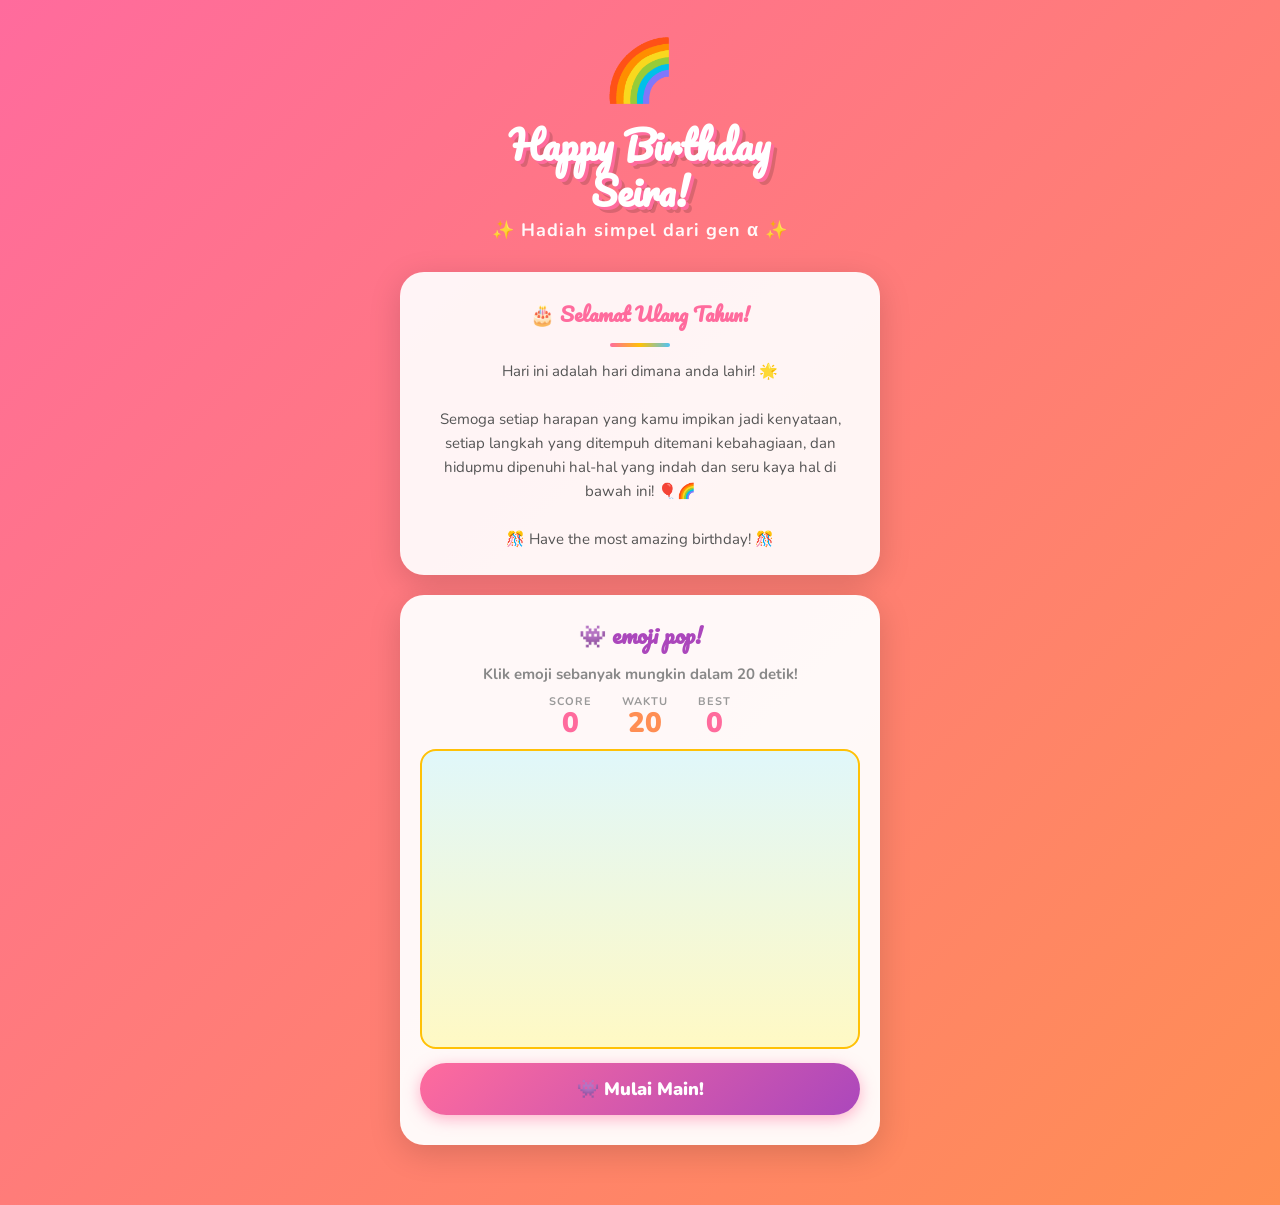
==== index.html @ 07f292e0 "Add files via upload" ====
<!DOCTYPE html>
<html lang="id">
<head>
  <meta charset="UTF-8" />
  <meta name="viewport" content="width=device-width, initial-scale=1.0" />
  <title>Happy Birthday Seira! 🎉</title>
  <link rel="stylesheet" href="style.css" />
</head>
<body>

  <!-- Confetti Layer -->
  <div class="confetti-container" id="confetti"></div>

  <div class="page">

    <!-- Header -->
    <div class="header">
      <span class="hat">🌈</span>
      <h1 class="title">Happy Birthday<br>Seira!</h1>
      <p class="subtitle">✨ Hadiah simpel dari gen α ✨</p>
    </div>

    <!-- Message Card -->
    <div class="card">
      <h2>🎂 Selamat Ulang Tahun!</h2>
      <div class="divider"></div>
      <p class="message">
        Hari ini adalah hari dimana anda lahir! 🌟<br><br>
        Semoga setiap harapan yang kamu impikan jadi kenyataan,
        setiap langkah yang ditempuh ditemani kebahagiaan, dan hidupmu
        dipenuhi hal-hal yang indah dan seru kaya hal di bawah ini! 🎈🌈<br><br>
        <span class="sparkle">🎊 Have the most amazing birthday! 🎊</span>
      </p>
    </div>

    <!-- Game Card -->
    <div class="game-card">
      <h2 class="game-title">👾 emoji pop!</h2>
      <p class="game-msg" id="game-hint">Klik emoji sebanyak mungkin dalam 20 detik!</p>

      <div class="game-stats">
        <div class="stat">
          <div class="stat-label">Score</div>
          <div class="stat-value" id="score-val">0</div>
        </div>
        <div class="stat">
          <div class="stat-label">Waktu</div>
          <div class="stat-value" id="timer-val">20</div>
        </div>
        <div class="stat">
          <div class="stat-label">Best</div>
          <div class="stat-value" id="best-val">0</div>
        </div>
      </div>

      <div class="arena" id="arena"></div>

      <div class="result-banner" id="result-banner">
        <div class="result-title" id="result-title">🎉 Keren abiss!</div>
        <div class="result-sub" id="result-sub"></div>
      </div>

      <button class="btn btn-start" id="start-btn" onclick="startGame()">
        👾 Mulai Main!
      </button>
    </div>

  </div>

  <script src="script.js"></script>
</body>
</html>
---- style.css ----
@import url('https://fonts.googleapis.com/css2?family=Pacifico&family=Nunito:wght@400;700;900&display=swap');

* {
  margin: 0;
  padding: 0;
  box-sizing: border-box;
}

body {
  background: linear-gradient(135deg, #FF6B9D, #FF8E53, #FFC107, #4FC3F7, #AB47BC);
  background-size: 400% 400%;
  animation: bgShift 8s ease infinite;
  min-height: 100vh;
  font-family: 'Nunito', sans-serif;
  overflow-x: hidden;
}

@keyframes bgShift {
  0%   { background-position: 0% 50%; }
  50%  { background-position: 100% 50%; }
  100% { background-position: 0% 50%; }
}

/* CONFETTI */
.confetti-container {
  position: fixed;
  top: 0; left: 0;
  width: 100%; height: 100%;
  pointer-events: none;
  z-index: 0;
}

.confetti-piece {
  position: absolute;
  top: -20px;
  animation: fall linear infinite;
  border-radius: 2px;
}

@keyframes fall {
  to {
    transform: translateY(110vh) rotate(720deg);
  }
}

/* LAYOUT */
.page {
  position: relative;
  z-index: 1;
  display: flex;
  flex-direction: column;
  align-items: center;
  padding: 30px 20px 60px;
}

/* HEADER */
.header {
  text-align: center;
  margin-bottom: 30px;
  animation: bounceIn 0.8s ease;
}

@keyframes bounceIn {
  0%   { transform: scale(0.3); opacity: 0; }
  60%  { transform: scale(1.1); }
  80%  { transform: scale(0.95); }
  100% { transform: scale(1); opacity: 1; }
}

.hat {
  font-size: 60px;
  display: block;
  animation: wiggle 2s ease-in-out infinite;
}

@keyframes wiggle {
  0%, 100% { transform: rotate(-5deg); }
  50%       { transform: rotate(5deg); }
}

.title {
  font-family: 'Pacifico', cursive;
  font-size: 38px;
  color: white;
  text-shadow: 3px 3px 0 #FF6B9D, 6px 6px 0 rgba(0,0,0,0.15);
  margin: 10px 0 5px;
  line-height: 1.2;
}

.subtitle {
  font-size: 18px;
  color: rgba(255,255,255,0.95);
  font-weight: 700;
  letter-spacing: 1px;
}

/* CARD */
.card {
  background: rgba(255,255,255,0.92);
  border-radius: 24px;
  padding: 24px;
  width: 100%;
  max-width: 480px;
  box-shadow: 0 8px 32px rgba(0,0,0,0.15);
  margin-bottom: 20px;
}

.card h2 {
  font-family: 'Pacifico', cursive;
  font-size: 20px;
  color: #FF6B9D;
  margin-bottom: 6px;
  text-align: center;
}

.message {
  font-size: 15px;
  color: #555;
  text-align: center;
  line-height: 1.6;
  padding: 0 10px;
}

.divider {
  width: 60px;
  height: 4px;
  background: linear-gradient(90deg, #FF6B9D, #FFC107, #4FC3F7);
  border-radius: 2px;
  margin: 12px auto;
}

.sparkle {
  animation: sparkle 1.5s ease-in-out infinite;
}

@keyframes sparkle {
  0%, 100% { opacity: 1; }
  50%       { opacity: 0.4; }
}

/* GAME CARD */
.game-card {
  background: rgba(255,255,255,0.95);
  border-radius: 24px;
  padding: 20px;
  width: 100%;
  max-width: 480px;
  box-shadow: 0 8px 32px rgba(0,0,0,0.15);
}

.game-title {
  font-family: 'Pacifico', cursive;
  font-size: 22px;
  color: #AB47BC;
  text-align: center;
  margin-bottom: 10px;
}

.game-stats {
  display: flex;
  justify-content: center;
  gap: 30px;
  margin-bottom: 12px;
}

.stat {
  text-align: center;
}

.stat-label {
  font-size: 11px;
  color: #999;
  font-weight: 700;
  text-transform: uppercase;
  letter-spacing: 1px;
}

.stat-value {
  font-size: 28px;
  font-weight: 900;
  color: #FF6B9D;
  line-height: 1;
}

#timer-val {
  color: #FF8E53;
}

/* ARENA */
.arena {
  width: 100%;
  height: 300px;
  background: linear-gradient(180deg, #e0f7fa 0%, #fff9c4 100%);
  border-radius: 16px;
  position: relative;
  overflow: hidden;
  cursor: crosshair;
  border: 2px solid #FFC107;
  margin-bottom: 14px;
}

/* BALLOONS */
.balloon {
  position: absolute;
  font-size: 44px;
  cursor: pointer;
  user-select: none;
  animation: floatUp linear;
  transform-origin: center bottom;
  line-height: 1;
}

.balloon:hover {
  transform: scale(1.1);
}

@keyframes floatUp {
  from { transform: translateY(0) rotate(-5deg); }
  to   { transform: translateY(-340px) rotate(5deg); }
}

.pop-fx {
  position: absolute;
  font-size: 30px;
  pointer-events: none;
  animation: popOut 0.5s ease forwards;
}

@keyframes popOut {
  0%   { transform: scale(0.5); opacity: 1; }
  100% { transform: scale(2.5); opacity: 0; }
}

/* BUTTON */
.btn {
  display: block;
  width: 100%;
  padding: 14px;
  border-radius: 50px;
  border: none;
  font-family: 'Nunito', sans-serif;
  font-size: 18px;
  font-weight: 900;
  cursor: pointer;
  transition: transform 0.15s, box-shadow 0.15s;
}

.btn-start {
  background: linear-gradient(135deg, #FF6B9D, #AB47BC);
  color: white;
  box-shadow: 0 4px 15px rgba(255,107,157,0.5);
  margin-bottom: 10px;
}

.btn-start:hover {
  transform: translateY(-2px);
  box-shadow: 0 6px 20px rgba(255,107,157,0.6);
}

.btn-start:active {
  transform: translateY(0);
}

.btn-start:disabled {
  opacity: 0.5;
  cursor: not-allowed;
  transform: none;
}

/* MESSAGES */
.game-msg {
  text-align: center;
  font-size: 15px;
  color: #888;
  font-weight: 700;
  margin-bottom: 10px;
}

/* RESULT */
.result-banner {
  text-align: center;
  padding: 12px;
  background: linear-gradient(135deg, #FFF9C4, #FFECB3);
  border-radius: 12px;
  margin-bottom: 12px;
  display: none;
}

.result-banner.show {
  display: block;
}

.result-title {
  font-family: 'Pacifico', cursive;
  font-size: 22px;
  color: #FF6B9D;
}

.result-sub {
  font-size: 14px;
  color: #777;
  margin-top: 4px;
}
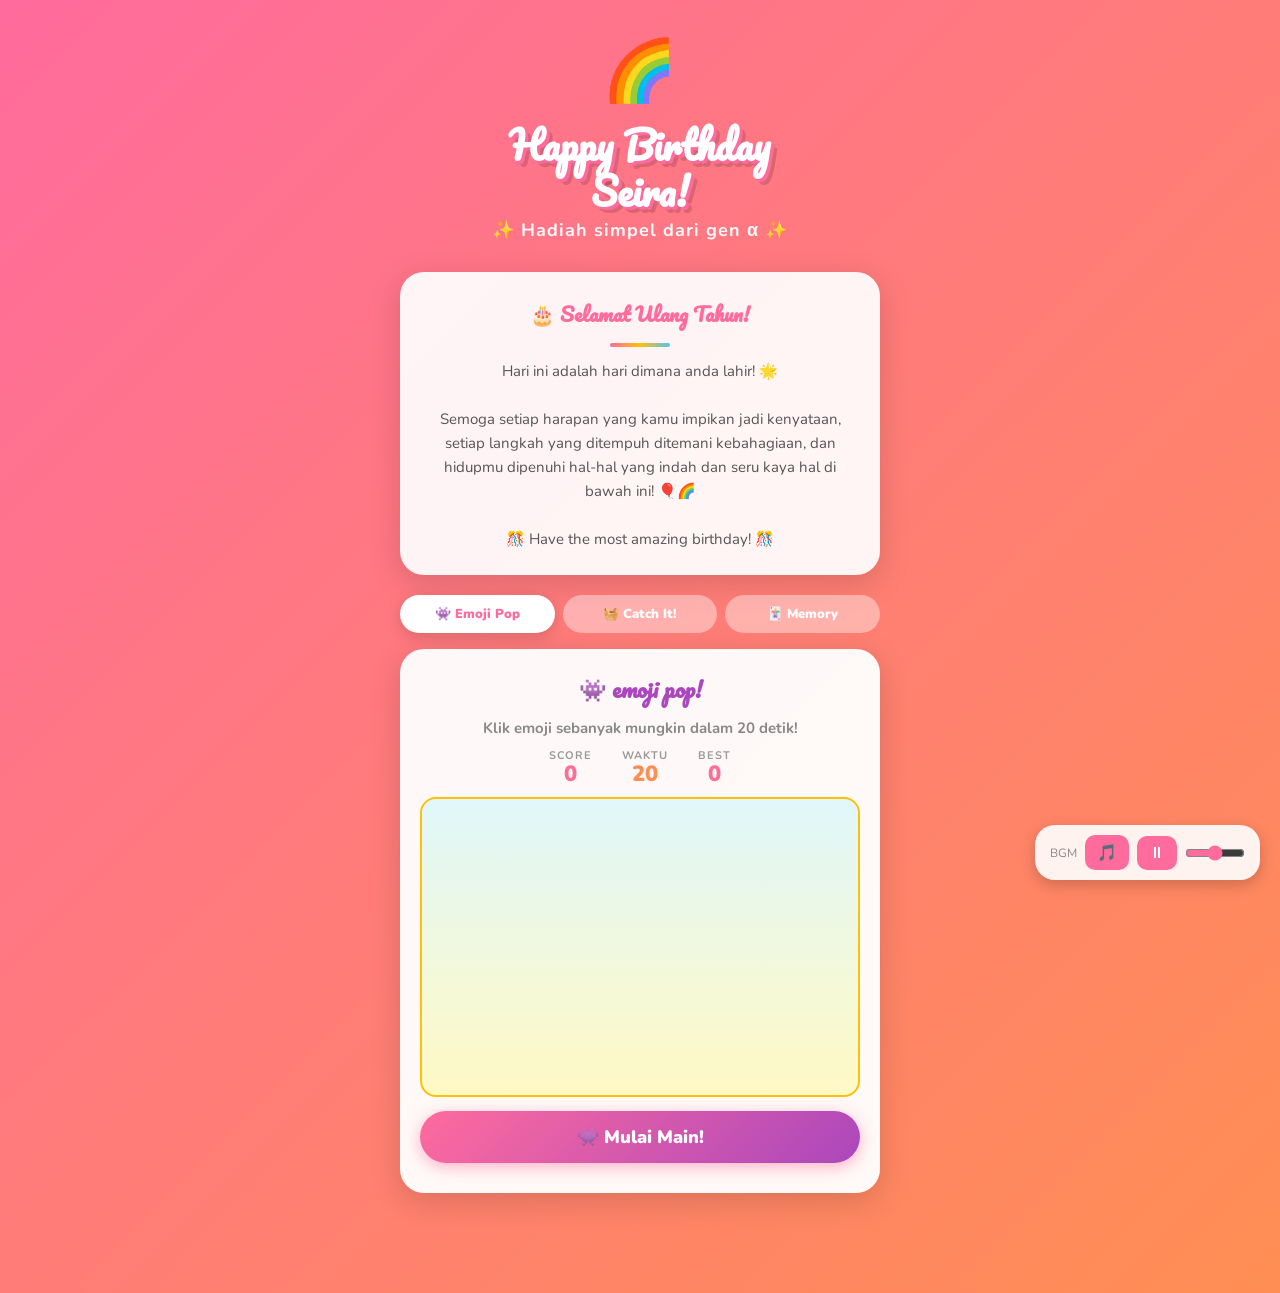
==== commit dae04533: "Add files via upload" ====
--- a/index.html
+++ b/index.html
@@ -33,38 +33,148 @@
       </p>
     </div>
 
-    <!-- Game Card -->
-    <div class="game-card">
-      <h2 class="game-title">👾 emoji pop!</h2>
-      <p class="game-msg" id="game-hint">Klik emoji sebanyak mungkin dalam 20 detik!</p>
-
-      <div class="game-stats">
-        <div class="stat">
-          <div class="stat-label">Score</div>
-          <div class="stat-value" id="score-val">0</div>
-        </div>
-        <div class="stat">
-          <div class="stat-label">Waktu</div>
-          <div class="stat-value" id="timer-val">20</div>
-        </div>
-        <div class="stat">
-          <div class="stat-label">Best</div>
-          <div class="stat-value" id="best-val">0</div>
-        </div>
-      </div>
-
-      <div class="arena" id="arena"></div>
-
-      <div class="result-banner" id="result-banner">
-        <div class="result-title" id="result-title">🎉 Keren abiss!</div>
-        <div class="result-sub" id="result-sub"></div>
-      </div>
-
-      <button class="btn btn-start" id="start-btn" onclick="startGame()">
-        👾 Mulai Main!
-      </button>
+    <!-- Tab Navigation -->
+    <div class="tab-nav">
+      <button class="tab-btn active" onclick="switchTab('emoji-pop')">👾 Emoji Pop</button>
+      <button class="tab-btn" onclick="switchTab('catch-game')">🧺 Catch It!</button>
+      <button class="tab-btn" onclick="switchTab('memory-game')">🃏 Memory</button>
     </div>
 
+    <!-- ======================== -->
+    <!--   EMOJI POP GAME         -->
+    <!-- ======================== -->
+    <div id="tab-emoji-pop" class="tab-content active">
+      <div class="game-card">
+        <h2 class="game-title">👾 emoji pop!</h2>
+        <p class="game-msg" id="game-hint">Klik emoji sebanyak mungkin dalam 20 detik!</p>
+
+        <div class="game-stats">
+          <div class="stat">
+            <div class="stat-label">Score</div>
+            <div class="stat-value" id="score-val">0</div>
+          </div>
+          <div class="stat">
+            <div class="stat-label">Waktu</div>
+            <div class="stat-value" id="timer-val">20</div>
+          </div>
+          <div class="stat">
+            <div class="stat-label">Best</div>
+            <div class="stat-value" id="best-val">0</div>
+          </div>
+        </div>
+
+        <div class="arena" id="arena"></div>
+
+        <div class="result-banner" id="result-banner">
+          <div class="result-title" id="result-title">🎉 Keren abiss!</div>
+          <div class="result-sub" id="result-sub"></div>
+        </div>
+
+        <button class="btn btn-start" id="start-btn" onclick="startGame()">
+          👾 Mulai Main!
+        </button>
+      </div>
+    </div>
+
+    <!-- ======================== -->
+    <!--   CATCH GAME             -->
+    <!-- ======================== -->
+    <div id="tab-catch-game" class="tab-content">
+      <div class="game-card">
+        <h2 class="game-title">🧺 Catch It!</h2>
+        <p class="game-msg" id="catch-hint">Tangkep item yang bagus, hindari yang jelek!</p>
+
+        <div class="game-stats">
+          <div class="stat">
+            <div class="stat-label">Score</div>
+            <div class="stat-value" id="catch-score">0</div>
+          </div>
+          <div class="stat">
+            <div class="stat-label">Nyawa</div>
+            <div class="stat-value" id="catch-lives">❤️❤️❤️</div>
+          </div>
+          <div class="stat">
+            <div class="stat-label">Best</div>
+            <div class="stat-value" id="catch-best">0</div>
+          </div>
+        </div>
+
+        <div class="catch-arena" id="catch-arena">
+          <div class="basket" id="basket">🧺</div>
+        </div>
+
+        <div class="result-banner" id="catch-result-banner">
+          <div class="result-title" id="catch-result-title"></div>
+          <div class="result-sub" id="catch-result-sub"></div>
+        </div>
+
+        <button class="btn btn-start" id="catch-start-btn" onclick="startCatchGame()">
+          🧺 Mulai Catch!
+        </button>
+        <p style="text-align:center; font-size:13px; color:#aaa; margin-top:8px;">
+          💡 Geser layar / mouse ke kiri-kanan buat gerakin keranjang!
+        </p>
+      </div>
+    </div>
+
+    <!-- ======================== -->
+    <!--   MEMORY MATCH           -->
+    <!-- ======================== -->
+    <div id="tab-memory-game" class="tab-content">
+      <div class="game-card">
+        <h2 class="game-title">🃏 Memory Match!</h2>
+        <p class="game-msg" id="memory-hint">Temuin semua pasangan kartu!</p>
+
+        <div class="game-stats">
+          <div class="stat">
+            <div class="stat-label">Pasangan</div>
+            <div class="stat-value" id="mem-pairs">0/8</div>
+          </div>
+          <div class="stat">
+            <div class="stat-label">Langkah</div>
+            <div class="stat-value" id="mem-moves">0</div>
+          </div>
+          <div class="stat">
+            <div class="stat-label">Waktu</div>
+            <div class="stat-value" id="mem-time">0s</div>
+          </div>
+        </div>
+
+        <div class="memory-grid" id="memory-grid"></div>
+
+        <div class="result-banner" id="mem-result-banner">
+          <div class="result-title" id="mem-result-title"></div>
+          <div class="result-sub" id="mem-result-sub"></div>
+        </div>
+
+        <button class="btn btn-start" id="mem-start-btn" onclick="startMemoryGame()">
+          🃏 Mulai Gamenya!
+        </button>
+      </div>
+    </div>
+
+
+
+  </div>
+
+  <!-- Music Player -->
+  <audio id="bg-music" loop>
+    <source src="bgm/toby fox - UNDERTALE Soundtrack - 90 His Theme.flac" type="audio/mpeg">
+  </audio>
+
+  <!-- SFX -->
+  <audio id="sfx-pop" src="sfx/mixkit-hard-pop-click-2364.wav" preload="auto"></audio>
+  <audio id="sfx-catch" src="sfx/chieuk-coin-257878.mp3" preload="auto"></audio>
+  <audio id="sfx-miss" src="sfx/universfield-fail-144746.mp3" preload="auto"></audio>
+  <audio id="sfx-match" src="sfx/meldix-success-340660.mp3" preload="auto"></audio>
+  <audio id="sfx-win" src="sfx/floraphonic-you-win-sequence-1-183948.mp3" preload="auto"></audio>
+
+  <div class="music-control">
+    <span style="font-size:12px;color:#888;align-self:center;">BGM</span>
+    <button onclick="playMusic()" title="Play">🎵</button>
+    <button onclick="pauseMusic()" title="Pause">⏸</button>
+    <input type="range" id="vol-slider" min="0" max="1" step="0.05" value="0.5"
+      oninput="setVolume(this.value)" style="width:60px;accent-color:#FF6B9D;">
   </div>
 
   <script src="script.js"></script>
--- a/style.css
+++ b/style.css
@@ -1,10 +1,6 @@
 @import url('https://fonts.googleapis.com/css2?family=Pacifico&family=Nunito:wght@400;700;900&display=swap');
 
-* {
-  margin: 0;
-  padding: 0;
-  box-sizing: border-box;
-}
+* { margin: 0; padding: 0; box-sizing: border-box; }
 
 body {
   background: linear-gradient(135deg, #FF6B9D, #FF8E53, #FFC107, #4FC3F7, #AB47BC);
@@ -23,281 +19,428 @@
 
 /* CONFETTI */
 .confetti-container {
-  position: fixed;
-  top: 0; left: 0;
+  position: fixed; top: 0; left: 0;
   width: 100%; height: 100%;
-  pointer-events: none;
-  z-index: 0;
-}
-
+  pointer-events: none; z-index: 0;
+}
 .confetti-piece {
-  position: absolute;
-  top: -20px;
+  position: absolute; top: -20px;
   animation: fall linear infinite;
-  border-radius: 2px;
-}
-
+}
 @keyframes fall {
-  to {
-    transform: translateY(110vh) rotate(720deg);
-  }
+  to { transform: translateY(110vh) rotate(720deg); }
 }
 
 /* LAYOUT */
 .page {
-  position: relative;
-  z-index: 1;
-  display: flex;
-  flex-direction: column;
+  position: relative; z-index: 1;
+  display: flex; flex-direction: column;
   align-items: center;
-  padding: 30px 20px 60px;
+  padding: 30px 20px 100px;
 }
 
 /* HEADER */
 .header {
-  text-align: center;
-  margin-bottom: 30px;
+  text-align: center; margin-bottom: 30px;
   animation: bounceIn 0.8s ease;
 }
-
 @keyframes bounceIn {
   0%   { transform: scale(0.3); opacity: 0; }
   60%  { transform: scale(1.1); }
   80%  { transform: scale(0.95); }
   100% { transform: scale(1); opacity: 1; }
 }
-
 .hat {
-  font-size: 60px;
-  display: block;
+  font-size: 60px; display: block;
   animation: wiggle 2s ease-in-out infinite;
 }
-
 @keyframes wiggle {
   0%, 100% { transform: rotate(-5deg); }
   50%       { transform: rotate(5deg); }
 }
-
 .title {
   font-family: 'Pacifico', cursive;
-  font-size: 38px;
-  color: white;
+  font-size: 38px; color: white;
   text-shadow: 3px 3px 0 #FF6B9D, 6px 6px 0 rgba(0,0,0,0.15);
-  margin: 10px 0 5px;
-  line-height: 1.2;
-}
-
+  margin: 10px 0 5px; line-height: 1.2;
+}
 .subtitle {
-  font-size: 18px;
-  color: rgba(255,255,255,0.95);
-  font-weight: 700;
-  letter-spacing: 1px;
+  font-size: 18px; color: rgba(255,255,255,0.95);
+  font-weight: 700; letter-spacing: 1px;
 }
 
 /* CARD */
 .card {
   background: rgba(255,255,255,0.92);
-  border-radius: 24px;
-  padding: 24px;
-  width: 100%;
-  max-width: 480px;
+  border-radius: 24px; padding: 24px;
+  width: 100%; max-width: 480px;
   box-shadow: 0 8px 32px rgba(0,0,0,0.15);
   margin-bottom: 20px;
 }
-
 .card h2 {
   font-family: 'Pacifico', cursive;
-  font-size: 20px;
-  color: #FF6B9D;
-  margin-bottom: 6px;
-  text-align: center;
-}
-
+  font-size: 20px; color: #FF6B9D;
+  margin-bottom: 6px; text-align: center;
+}
 .message {
-  font-size: 15px;
-  color: #555;
-  text-align: center;
-  line-height: 1.6;
+  font-size: 15px; color: #555;
+  text-align: center; line-height: 1.6;
   padding: 0 10px;
 }
-
 .divider {
-  width: 60px;
-  height: 4px;
+  width: 60px; height: 4px;
   background: linear-gradient(90deg, #FF6B9D, #FFC107, #4FC3F7);
-  border-radius: 2px;
-  margin: 12px auto;
-}
-
-.sparkle {
-  animation: sparkle 1.5s ease-in-out infinite;
-}
-
+  border-radius: 2px; margin: 12px auto;
+}
+.sparkle { animation: sparkle 1.5s ease-in-out infinite; }
 @keyframes sparkle {
   0%, 100% { opacity: 1; }
   50%       { opacity: 0.4; }
 }
 
+/* TAB NAVIGATION */
+.tab-nav {
+  display: flex; gap: 8px;
+  width: 100%; max-width: 480px;
+  margin-bottom: 16px;
+  flex-wrap: wrap; justify-content: center;
+}
+.tab-btn {
+  flex: 1; min-width: 100px;
+  padding: 10px 6px;
+  border-radius: 50px; border: none;
+  font-family: 'Nunito', sans-serif;
+  font-size: 13px; font-weight: 900;
+  cursor: pointer;
+  background: rgba(255,255,255,0.4);
+  color: white;
+  transition: all 0.2s;
+  backdrop-filter: blur(4px);
+}
+.tab-btn:hover { background: rgba(255,255,255,0.6); transform: translateY(-2px); }
+.tab-btn.active {
+  background: white; color: #FF6B9D;
+  box-shadow: 0 4px 15px rgba(0,0,0,0.15);
+}
+
+/* TAB CONTENT */
+.tab-content { display: none; width: 100%; max-width: 480px; }
+.tab-content.active { display: block; }
+
 /* GAME CARD */
 .game-card {
   background: rgba(255,255,255,0.95);
-  border-radius: 24px;
-  padding: 20px;
+  border-radius: 24px; padding: 20px;
   width: 100%;
-  max-width: 480px;
   box-shadow: 0 8px 32px rgba(0,0,0,0.15);
 }
-
 .game-title {
   font-family: 'Pacifico', cursive;
-  font-size: 22px;
-  color: #AB47BC;
-  text-align: center;
-  margin-bottom: 10px;
-}
-
+  font-size: 22px; color: #AB47BC;
+  text-align: center; margin-bottom: 10px;
+}
 .game-stats {
-  display: flex;
-  justify-content: center;
-  gap: 30px;
-  margin-bottom: 12px;
-}
-
-.stat {
-  text-align: center;
-}
-
+  display: flex; justify-content: center;
+  gap: 30px; margin-bottom: 12px;
+}
+.stat { text-align: center; }
 .stat-label {
-  font-size: 11px;
-  color: #999;
-  font-weight: 700;
-  text-transform: uppercase;
+  font-size: 11px; color: #999;
+  font-weight: 700; text-transform: uppercase;
   letter-spacing: 1px;
 }
-
 .stat-value {
-  font-size: 28px;
-  font-weight: 900;
-  color: #FF6B9D;
-  line-height: 1;
-}
-
-#timer-val {
-  color: #FF8E53;
-}
-
-/* ARENA */
+  font-size: 22px; font-weight: 900;
+  color: #FF6B9D; line-height: 1;
+}
+#timer-val { color: #FF8E53; }
+
+/* EMOJI POP ARENA */
 .arena {
-  width: 100%;
-  height: 300px;
+  width: 100%; height: 300px;
   background: linear-gradient(180deg, #e0f7fa 0%, #fff9c4 100%);
-  border-radius: 16px;
-  position: relative;
-  overflow: hidden;
-  cursor: crosshair;
+  border-radius: 16px; position: relative;
+  overflow: hidden; cursor: crosshair;
   border: 2px solid #FFC107;
   margin-bottom: 14px;
 }
-
-/* BALLOONS */
 .balloon {
-  position: absolute;
-  font-size: 44px;
-  cursor: pointer;
-  user-select: none;
+  position: absolute; font-size: 44px;
+  cursor: pointer; user-select: none;
   animation: floatUp linear;
-  transform-origin: center bottom;
-  line-height: 1;
-}
-
-.balloon:hover {
-  transform: scale(1.1);
-}
-
+  transform-origin: center bottom; line-height: 1;
+}
+.balloon:hover { transform: scale(1.15); }
 @keyframes floatUp {
   from { transform: translateY(0) rotate(-5deg); }
-  to   { transform: translateY(-340px) rotate(5deg); }
-}
-
+  to   { transform: translateY(-380px) rotate(5deg); }
+}
 .pop-fx {
-  position: absolute;
-  font-size: 30px;
+  position: absolute; font-size: 30px;
   pointer-events: none;
   animation: popOut 0.5s ease forwards;
 }
-
 @keyframes popOut {
   0%   { transform: scale(0.5); opacity: 1; }
   100% { transform: scale(2.5); opacity: 0; }
 }
 
-/* BUTTON */
+/* CATCH GAME ARENA */
+.catch-arena {
+  width: 100%; height: 300px;
+  background: linear-gradient(180deg, #e8f5e9 0%, #fff9c4 100%);
+  border-radius: 16px; position: relative;
+  overflow: hidden; cursor: none;
+  border: 2px solid #69F0AE;
+  margin-bottom: 14px;
+  touch-action: none;
+}
+.basket {
+  position: absolute; bottom: 8px;
+  font-size: 42px; cursor: none;
+  user-select: none;
+  transition: left 0.05s linear;
+  transform: translateX(-50%);
+}
+.falling-item {
+  position: absolute; font-size: 34px;
+  user-select: none; pointer-events: none;
+  line-height: 1;
+}
+.catch-miss-fx {
+  position: absolute; font-size: 24px;
+  pointer-events: none;
+  animation: missFade 0.8s ease forwards;
+  color: #E53935; font-weight: 900;
+}
+@keyframes missFade {
+  0%   { transform: scale(1); opacity: 1; }
+  100% { transform: translateY(-40px) scale(0.5); opacity: 0; }
+}
+
+/* MEMORY GRID */
+.memory-grid {
+  display: grid;
+  grid-template-columns: repeat(4, 1fr);
+  gap: 8px; margin-bottom: 14px;
+}
+.mem-card {
+  aspect-ratio: 1;
+  border-radius: 12px;
+  font-size: 30px;
+  display: flex; align-items: center;
+  justify-content: center;
+  cursor: pointer;
+  background: linear-gradient(135deg, #AB47BC, #FF6B9D);
+  border: 3px solid white;
+  box-shadow: 0 3px 8px rgba(0,0,0,0.15);
+  transition: transform 0.15s;
+  user-select: none;
+  perspective: 200px;
+}
+.mem-card:hover { transform: scale(1.05); }
+.mem-card.flipped, .mem-card.matched {
+  background: white;
+  border-color: #FFC107;
+}
+.mem-card.matched {
+  background: #e8f5e9;
+  border-color: #69F0AE;
+  cursor: default;
+  animation: matchPop 0.3s ease;
+}
+@keyframes matchPop {
+  0%   { transform: scale(1); }
+  50%  { transform: scale(1.2); }
+  100% { transform: scale(1); }
+}
+.mem-card.wrong { animation: shake 0.3s ease; }
+@keyframes shake {
+  0%, 100% { transform: translateX(0); }
+  25%       { transform: translateX(-6px); }
+  75%       { transform: translateX(6px); }
+}
+
+/* MEMORY PHOTO UPLOAD ZONE */
+.mem-upload-zone {
+  border: 2px dashed #AB47BC;
+  border-radius: 16px;
+  padding: 16px;
+  text-align: center;
+  color: #aaa;
+  font-size: 14px;
+  line-height: 1.8;
+  cursor: pointer;
+  margin-bottom: 14px;
+  transition: all 0.2s;
+  background: #fdf5ff;
+}
+.mem-upload-zone:hover, .mem-upload-zone.drag-over {
+  border-color: #FF6B9D;
+  background: #fff0f5;
+  color: #FF6B9D;
+}
+.mem-photo-preview {
+  display: flex; flex-wrap: wrap;
+  gap: 6px; justify-content: center;
+  margin-top: 10px;
+}
+.mem-preview-thumb {
+  position: relative; width: 52px; height: 52px;
+}
+.mem-preview-thumb img {
+  width: 100%; height: 100%;
+  object-fit: cover; border-radius: 8px;
+  border: 2px solid #AB47BC;
+}
+.mem-preview-thumb button {
+  position: absolute; top: -6px; right: -6px;
+  background: #FF6B9D; color: white;
+  border: none; border-radius: 50%;
+  width: 18px; height: 18px;
+  font-size: 10px; cursor: pointer;
+  display: flex; align-items: center; justify-content: center;
+  line-height: 1;
+}
+
+/* GALLERY */
+.gallery-upload-zone {
+  border: 2px dashed #FFC107;
+  border-radius: 16px;
+  padding: 30px 20px;
+  text-align: center;
+  color: #aaa;
+  font-size: 15px;
+  line-height: 1.8;
+  cursor: pointer;
+  margin-bottom: 16px;
+  transition: all 0.2s;
+  background: #fffde7;
+}
+.gallery-upload-zone:hover, .gallery-upload-zone.drag-over {
+  border-color: #FF6B9D;
+  background: #fff0f5;
+  color: #FF6B9D;
+}
+.upload-icon { font-size: 36px; margin-bottom: 8px; }
+
+.gallery-grid {
+  display: grid;
+  grid-template-columns: repeat(3, 1fr);
+  gap: 8px;
+}
+.gallery-item {
+  aspect-ratio: 1;
+  border-radius: 12px;
+  overflow: hidden;
+  cursor: pointer;
+  position: relative;
+  border: 3px solid transparent;
+  transition: all 0.2s;
+}
+.gallery-item:hover { transform: scale(1.04); border-color: #FF6B9D; }
+.gallery-item img {
+  width: 100%; height: 100%;
+  object-fit: cover;
+}
+.gallery-item .del-btn {
+  position: absolute; top: 4px; right: 4px;
+  background: rgba(255,255,255,0.85);
+  border: none; border-radius: 50%;
+  width: 22px; height: 22px;
+  font-size: 11px; cursor: pointer;
+  display: flex; align-items: center;
+  justify-content: center;
+  opacity: 0; transition: opacity 0.2s;
+}
+.gallery-item:hover .del-btn { opacity: 1; }
+
+/* LIGHTBOX */
+.lightbox {
+  display: none; position: fixed;
+  inset: 0; background: rgba(0,0,0,0.85);
+  z-index: 1000;
+  align-items: center; justify-content: center;
+}
+.lightbox.open { display: flex; }
+.lightbox-content {
+  position: relative; max-width: 90vw;
+  max-height: 85vh;
+}
+.lightbox-content img {
+  max-width: 100%; max-height: 85vh;
+  border-radius: 12px; display: block;
+}
+.lightbox-close {
+  position: absolute; top: -36px; right: 0;
+  background: none; border: none;
+  color: white; font-size: 24px;
+  cursor: pointer;
+}
+.lightbox-nav {
+  position: absolute; top: 50%;
+  transform: translateY(-50%);
+  background: rgba(255,255,255,0.2);
+  border: none; color: white;
+  font-size: 32px; width: 40px; height: 60px;
+  border-radius: 8px; cursor: pointer;
+  transition: background 0.2s;
+}
+.lightbox-nav:hover { background: rgba(255,255,255,0.4); }
+.lightbox-nav.left  { left: -48px; }
+.lightbox-nav.right { right: -48px; }
+
+/* SHARED BUTTON */
 .btn {
-  display: block;
-  width: 100%;
-  padding: 14px;
-  border-radius: 50px;
-  border: none;
-  font-family: 'Nunito', sans-serif;
-  font-size: 18px;
-  font-weight: 900;
+  display: block; width: 100%;
+  padding: 14px; border-radius: 50px;
+  border: none; font-family: 'Nunito', sans-serif;
+  font-size: 18px; font-weight: 900;
   cursor: pointer;
   transition: transform 0.15s, box-shadow 0.15s;
 }
-
 .btn-start {
   background: linear-gradient(135deg, #FF6B9D, #AB47BC);
   color: white;
   box-shadow: 0 4px 15px rgba(255,107,157,0.5);
   margin-bottom: 10px;
 }
-
-.btn-start:hover {
-  transform: translateY(-2px);
-  box-shadow: 0 6px 20px rgba(255,107,157,0.6);
-}
-
-.btn-start:active {
-  transform: translateY(0);
-}
-
-.btn-start:disabled {
-  opacity: 0.5;
-  cursor: not-allowed;
-  transform: none;
-}
-
-/* MESSAGES */
+.btn-start:hover  { transform: translateY(-2px); box-shadow: 0 6px 20px rgba(255,107,157,0.6); }
+.btn-start:active { transform: translateY(0); }
+.btn-start:disabled { opacity: 0.5; cursor: not-allowed; transform: none; }
+
+/* MESSAGES & RESULT */
 .game-msg {
-  text-align: center;
-  font-size: 15px;
-  color: #888;
-  font-weight: 700;
-  margin-bottom: 10px;
-}
-
-/* RESULT */
+  text-align: center; font-size: 15px;
+  color: #888; font-weight: 700; margin-bottom: 10px;
+}
 .result-banner {
-  text-align: center;
-  padding: 12px;
+  text-align: center; padding: 12px;
   background: linear-gradient(135deg, #FFF9C4, #FFECB3);
-  border-radius: 12px;
-  margin-bottom: 12px;
+  border-radius: 12px; margin-bottom: 12px;
   display: none;
 }
-
-.result-banner.show {
-  display: block;
-}
-
+.result-banner.show { display: block; }
 .result-title {
   font-family: 'Pacifico', cursive;
-  font-size: 22px;
-  color: #FF6B9D;
-}
-
-.result-sub {
-  font-size: 14px;
-  color: #777;
-  margin-top: 4px;
-}
+  font-size: 22px; color: #FF6B9D;
+}
+.result-sub { font-size: 14px; color: #777; margin-top: 4px; }
+
+/* MUSIC CONTROL */
+.music-control {
+  position: fixed; bottom: 20px; right: 20px;
+  background: rgba(255,255,255,0.9);
+  backdrop-filter: blur(10px);
+  padding: 10px 15px; border-radius: 20px;
+  box-shadow: 0 5px 15px rgba(0,0,0,0.2);
+  display: flex; align-items: center;
+  gap: 8px; z-index: 999;
+}
+.music-control button {
+  border: none; background: #FF6B9D;
+  color: white; padding: 8px 12px;
+  border-radius: 10px; cursor: pointer;
+  font-size: 16px; transition: 0.3s;
+}
+.music-control button:hover { transform: scale(1.1); background: #FF8E53; }
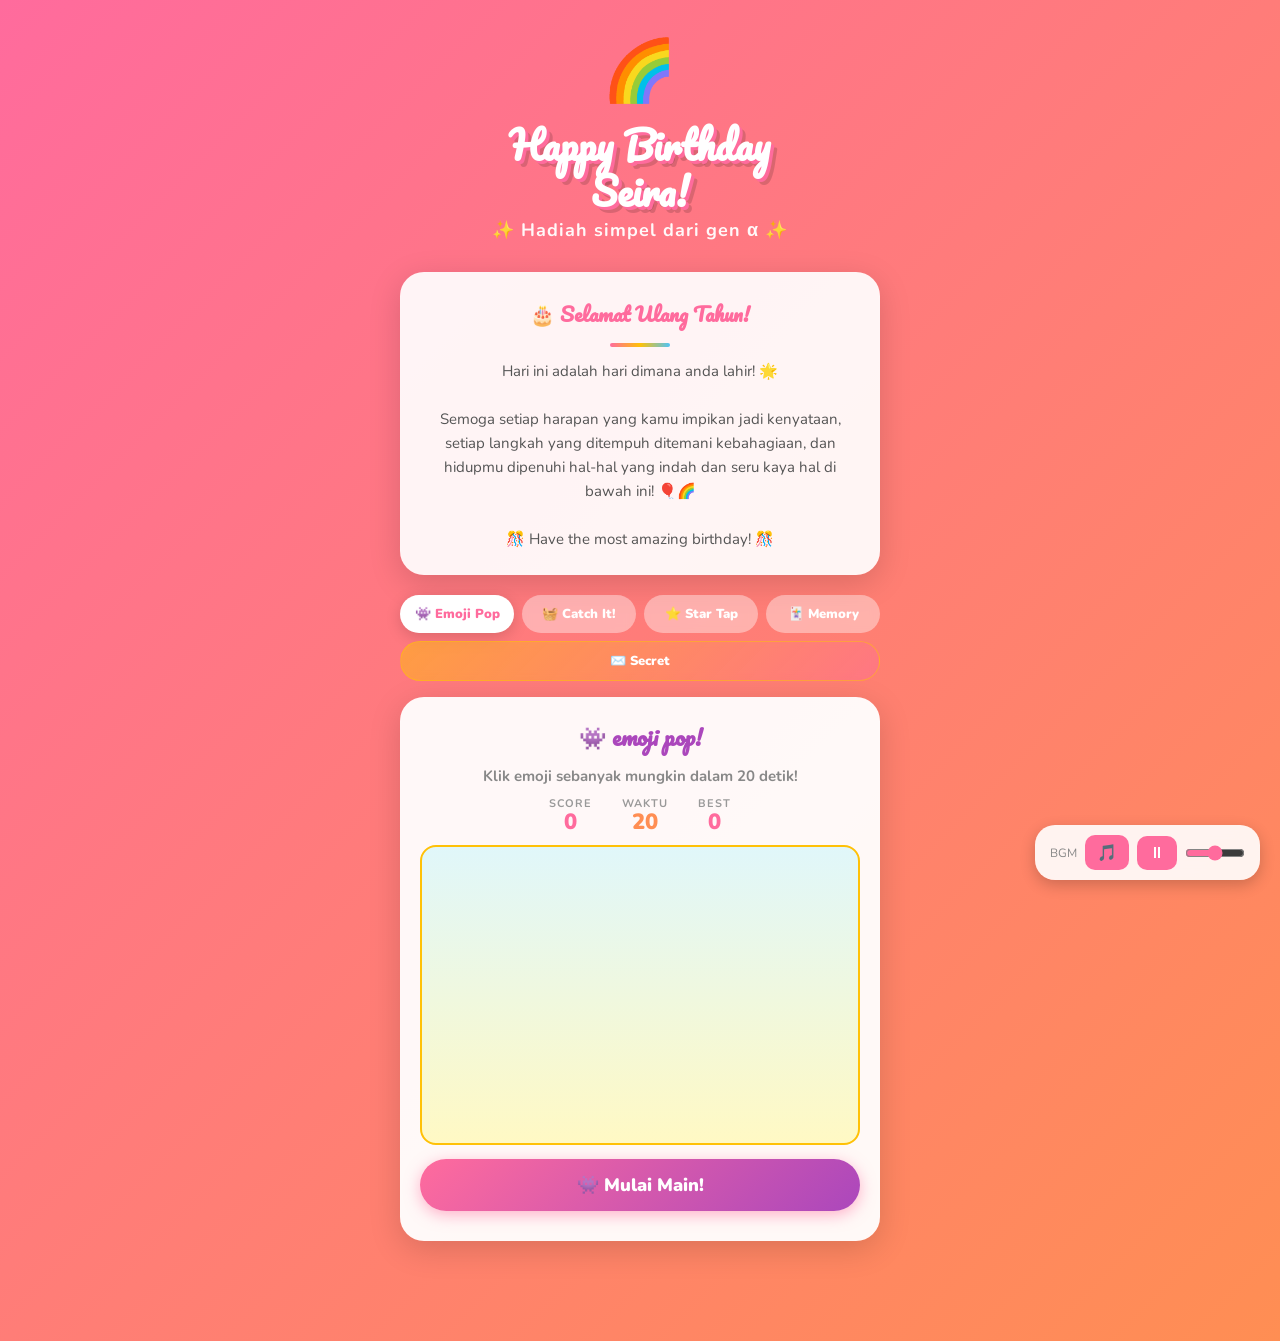
==== commit 2370edb9: "Add files via upload" ====
--- a/index.html
+++ b/index.html
@@ -37,7 +37,9 @@
     <div class="tab-nav">
       <button class="tab-btn active" onclick="switchTab('emoji-pop')">👾 Emoji Pop</button>
       <button class="tab-btn" onclick="switchTab('catch-game')">🧺 Catch It!</button>
+      <button class="tab-btn" onclick="switchTab('star-tap')">⭐ Star Tap</button>
       <button class="tab-btn" onclick="switchTab('memory-game')">🃏 Memory</button>
+      <button class="tab-btn tab-btn-gift" onclick="switchTab('secret-gift')">✉️ Secret</button>
     </div>
 
     <!-- ======================== -->
@@ -65,6 +67,17 @@
 
         <div class="arena" id="arena"></div>
 
+        <!-- Code Fragment 1 -->
+        <div class="code-fragment" id="code-frag-1" style="display:none;">
+          <div class="code-frag-inner">
+            <span class="code-frag-icon">🔐</span>
+            <div>
+              <div class="code-frag-label">Serpihan Kode #1 ditemukan!</div>
+              <div class="code-frag-value" id="code-frag-1-val"></div>
+            </div>
+          </div>
+        </div>
+
         <div class="result-banner" id="result-banner">
           <div class="result-title" id="result-title">🎉 Keren abiss!</div>
           <div class="result-sub" id="result-sub"></div>
@@ -103,6 +116,17 @@
           <div class="basket" id="basket">🧺</div>
         </div>
 
+        <!-- Code Fragment 2 -->
+        <div class="code-fragment" id="code-frag-2" style="display:none;">
+          <div class="code-frag-inner">
+            <span class="code-frag-icon">🔐</span>
+            <div>
+              <div class="code-frag-label">Serpihan Kode #2 ditemukan!</div>
+              <div class="code-frag-value" id="code-frag-2-val"></div>
+            </div>
+          </div>
+        </div>
+
         <div class="result-banner" id="catch-result-banner">
           <div class="result-title" id="catch-result-title"></div>
           <div class="result-sub" id="catch-result-sub"></div>
@@ -114,6 +138,53 @@
         <p style="text-align:center; font-size:13px; color:#aaa; margin-top:8px;">
           💡 Geser layar / mouse ke kiri-kanan buat gerakin keranjang!
         </p>
+      </div>
+    </div>
+
+    <!-- ======================== -->
+    <!--   STAR TAP GAME          -->
+    <!-- ======================== -->
+    <div id="tab-star-tap" class="tab-content">
+      <div class="game-card">
+        <h2 class="game-title">⭐ Star Tap!</h2>
+        <p class="game-msg" id="star-hint">Tap bintang sebelum menghilang!</p>
+
+        <div class="game-stats">
+          <div class="stat">
+            <div class="stat-label">Score</div>
+            <div class="stat-value" id="star-score">0</div>
+          </div>
+          <div class="stat">
+            <div class="stat-label">Nyawa</div>
+            <div class="stat-value" id="star-lives">⭐⭐⭐</div>
+          </div>
+          <div class="stat">
+            <div class="stat-label">Best</div>
+            <div class="stat-value" id="star-best">0</div>
+          </div>
+        </div>
+
+        <div class="star-arena" id="star-arena"></div>
+
+        <!-- Code Fragment 3 -->
+        <div class="code-fragment" id="code-frag-3" style="display:none;">
+          <div class="code-frag-inner">
+            <span class="code-frag-icon">🔐</span>
+            <div>
+              <div class="code-frag-label">Serpihan Kode #3 ditemukan!</div>
+              <div class="code-frag-value" id="code-frag-3-val"></div>
+            </div>
+          </div>
+        </div>
+
+        <div class="result-banner" id="star-result-banner">
+          <div class="result-title" id="star-result-title"></div>
+          <div class="result-sub" id="star-result-sub"></div>
+        </div>
+
+        <button class="btn btn-start" id="star-start-btn" onclick="startStarGame()">
+          ⭐ Mulai Star Tap!
+        </button>
       </div>
     </div>
 
@@ -153,13 +224,124 @@
       </div>
     </div>
 
-
+    <!-- ======================== -->
+    <!--   SECRET GIFT TAB        -->
+    <!-- ======================== -->
+    <div id="tab-secret-gift" class="tab-content">
+      <div class="game-card secret-gift-card">
+        <div class="secret-gift-lock" id="secret-gift-lock">
+          <div class="gift-lock-icon">✉️</div>
+          <h2 class="gift-lock-title">Pesan Rahasia!</h2>
+          <p class="gift-lock-desc">Ada something-something nih disini<br>Klik ombol dibawah! ✨</p>
+          <button class="btn btn-start gift-reveal-btn" onclick="openGiftPopup()">
+            ✉️ Klik Pesannya!
+          </button>
+        </div>
+
+        <!-- Code Fragment 4 (revealed after gift popup) -->
+        <div class="code-fragment" id="code-frag-gift" style="display:none;">
+          <div class="code-frag-inner">
+            <span class="code-frag-icon">🔐</span>
+            <div>
+              <div class="code-frag-label">Serpihan Kode Bonus!</div>
+              <div class="code-frag-value" id="code-frag-gift-val"></div>
+            </div>
+          </div>
+        </div>
+      </div>
+    </div>
+
+    <!-- Gift Popup Modal -->
+    <div class="gift-popup-overlay" id="gift-popup-overlay" onclick="closeGiftPopup(event)">
+      <div class="gift-popup">
+        <button class="gift-popup-close" onclick="closeGiftPopupDirect()">✕</button>
+        <div class="gift-popup-anim" id="gift-popup-anim">💌</div>
+        <h2 class="gift-popup-title">Selamat Ulang Tahun!</h2>
+        <div class="gift-popup-body" id="gift-popup-body">
+          <p class="gift-popup-desc">
+            <!-- EDIT PESAN HADIAHNYA DI SINI! -->
+            karena kamu udah main semua gamenya! 🎊<br><br>
+            pesan tersembunyi dari aku ada di halaman rahasia ya~<br>
+            Kumpulin semua serpihan kode buat bukanya! 🔐
+          </p>
+          <div class="gift-popup-hint">
+            💡 <strong>Tip:</strong> Setelah nutup popup ini, serpihan kode bonus akan muncul!
+          </div>
+        </div>
+        <button class="btn btn-start gift-popup-btn" onclick="claimGiftCode()">
+          🎊 Ambil Serpihannya!
+        </button>
+      </div>
+    </div>
+
+    <!-- ======================== -->
+    <!--   SECRET PAGE ENTRY      -->
+    <!-- ======================== -->
+    <div class="secret-entry-card" id="secret-entry-card" style="display:none;">
+      <div class="secret-lock-icon">🔒</div>
+      <h2 class="secret-entry-title">Ada Pesan Tersembunyi!</h2>
+      <p class="secret-entry-desc">
+        Kumpulin 3 serpihan kode dari setiap minigame buat buka halaman rahasia dari aku! ✉️
+      </p>
+
+      <div class="secret-hints">
+        <div class="secret-hint-item">
+          <span class="hint-num">1</span>
+          <span>👾 Emoji Pop — capai score <strong>18</strong></span>
+        </div>
+        <div class="secret-hint-item">
+          <span class="hint-num">2</span>
+          <span>🧺 Catch It! — tangkep <strong>4</strong> item bagus</span>
+        </div>
+        <div class="secret-hint-item">
+          <span class="hint-num">3</span>
+          <span>⭐ Star Tap — tap <strong>9</strong> bintang</span>
+        </div>
+        <div class="secret-hint-item">
+          <span class="hint-num">✉️</span>
+          <span>✉️ Secret Message — klik pesan di tab Secret!</span>
+        </div>
+      </div>
+
+      <div class="code-slots">
+        <div class="code-slot" id="slot-1">
+          <div class="slot-label">Kode #1</div>
+          <div class="slot-value" id="slot-1-val">? ? ? ? ?</div>
+        </div>
+        <div class="code-sep">＋</div>
+        <div class="code-slot" id="slot-2">
+          <div class="slot-label">Kode #2</div>
+          <div class="slot-value" id="slot-2-val">? ? ? ? ? ?</div>
+        </div>
+        <div class="code-sep">＋</div>
+        <div class="code-slot" id="slot-3">
+          <div class="slot-label">Kode #3</div>
+          <div class="slot-value" id="slot-3-val">? ? ? ? ? ? ? ? ? ?</div>
+        </div>
+        <div class="code-sep">＋</div>
+        <div class="code-slot" id="slot-gift">
+          <div class="slot-label">Bonus 🎁</div>
+          <div class="slot-value" id="slot-gift-val">?</div>
+        </div>
+      </div>
+
+      <div class="code-input-area">
+        <input type="text" id="secret-code-input" class="secret-code-input"
+          placeholder="Masukkan kode lengkap di sini..."
+          autocomplete="off" spellcheck="false" />
+        <button class="btn btn-secret" onclick="checkSecretCode()">🔓 Buka Pesan!</button>
+      </div>
+
+      <div class="secret-error" id="secret-error" style="display:none;">
+        ❌ Kode salah nih! coba cek lagi~
+      </div>
+    </div>
 
   </div>
 
   <!-- Music Player -->
   <audio id="bg-music" loop>
-    <source src="bgm/toby fox - UNDERTALE Soundtrack - 90 His Theme.flac" type="audio/mpeg">
+    <source src="bgm/Happy-Birthday-Jazzy-Lofi-preview.mp3" type="audio/mpeg">
   </audio>
 
   <!-- SFX -->
@@ -168,6 +350,11 @@
   <audio id="sfx-miss" src="sfx/universfield-fail-144746.mp3" preload="auto"></audio>
   <audio id="sfx-match" src="sfx/meldix-success-340660.mp3" preload="auto"></audio>
   <audio id="sfx-win" src="sfx/floraphonic-you-win-sequence-1-183948.mp3" preload="auto"></audio>
+  <!-- SFX Tambahan -->
+  <audio id="sfx-flip" src="sfx/freesound_community-flipcard-91468.mp3" preload="auto"></audio>
+  <audio id="sfx-star-miss" src="sfx/freesound_community-shooting-star-2-104073.mp3" preload="auto"></audio>
+  <audio id="sfx-unlock" src="sfx/u_edtmwfwu7c-beep-329314.mp3" preload="auto"></audio>
+  <audio id="sfx-gift" src="sfx/oxidvideos-cardboard-box-open-182560.mp3" preload="auto"></audio>
 
   <div class="music-control">
     <span style="font-size:12px;color:#888;align-self:center;">BGM</span>
--- a/style.css
+++ b/style.css
@@ -444,3 +444,336 @@
   font-size: 16px; transition: 0.3s;
 }
 .music-control button:hover { transform: scale(1.1); background: #FF8E53; }
+
+/* ======================== */
+/*   STAR TAP ARENA         */
+/* ======================== */
+.star-arena {
+  width: 100%; height: 300px;
+  background: linear-gradient(180deg, #1a1a2e 0%, #16213e 50%, #0f3460 100%);
+  border-radius: 16px; position: relative;
+  overflow: hidden;
+  border: 2px solid #FFC107;
+  margin-bottom: 14px;
+  cursor: pointer;
+}
+.star-item {
+  position: absolute;
+  font-size: 38px;
+  cursor: pointer;
+  user-select: none;
+  animation: starPulse linear forwards;
+  transform-origin: center;
+  line-height: 1;
+  transition: transform 0.1s;
+  filter: drop-shadow(0 0 8px rgba(255,215,0,0.8));
+}
+.star-item:hover { transform: scale(1.2); }
+.star-item:active { transform: scale(0.85); }
+.star-bomb {
+  filter: drop-shadow(0 0 8px rgba(255,50,50,0.8));
+}
+@keyframes starPulse {
+  0%   { opacity: 1; transform: scale(1); }
+  70%  { opacity: 1; transform: scale(1.05); }
+  90%  { opacity: 0.4; transform: scale(0.9); }
+  100% { opacity: 0; transform: scale(0.5); }
+}
+
+/* ======================== */
+/*   CODE FRAGMENT REVEAL   */
+/* ======================== */
+.code-fragment {
+  background: linear-gradient(135deg, #fff9c4, #ffe082);
+  border: 2px solid #FFC107;
+  border-radius: 14px;
+  padding: 12px 16px;
+  margin-bottom: 12px;
+  animation: none;
+}
+.code-fragment.frag-animate {
+  animation: fragReveal 0.6s cubic-bezier(0.175, 0.885, 0.32, 1.275) both;
+}
+@keyframes fragReveal {
+  0%   { transform: scale(0.5) rotate(-5deg); opacity: 0; }
+  100% { transform: scale(1) rotate(0deg); opacity: 1; }
+}
+.code-frag-inner {
+  display: flex; align-items: center; gap: 12px;
+}
+.code-frag-icon { font-size: 28px; }
+.code-frag-label {
+  font-size: 11px; font-weight: 900;
+  text-transform: uppercase; letter-spacing: 1px;
+  color: #888; margin-bottom: 4px;
+}
+.code-frag-value {
+  font-size: 22px; font-weight: 900;
+  font-family: 'Courier New', monospace;
+  color: #FF6B9D;
+  letter-spacing: 2px;
+}
+
+/* ======================== */
+/*   SECRET ENTRY CARD      */
+/* ======================== */
+.secret-entry-card {
+  background: rgba(255,255,255,0.95);
+  border-radius: 24px;
+  padding: 24px;
+  width: 100%; max-width: 480px;
+  box-shadow: 0 8px 32px rgba(0,0,0,0.18);
+  margin-top: 24px;
+  text-align: center;
+  border: 2px dashed #AB47BC;
+  transition: border-color 0.4s, box-shadow 0.4s;
+}
+.secret-entry-card.all-found {
+  border-color: #FFC107;
+  border-style: solid;
+  box-shadow: 0 8px 40px rgba(255,193,7,0.4);
+  animation: glowPulse 1.5s ease-in-out infinite;
+}
+@keyframes glowPulse {
+  0%, 100% { box-shadow: 0 8px 40px rgba(255,193,7,0.4); }
+  50%       { box-shadow: 0 8px 60px rgba(255,107,157,0.6); }
+}
+.secret-lock-icon {
+  font-size: 48px; margin-bottom: 8px;
+  animation: lockBounce 2s ease-in-out infinite;
+}
+@keyframes lockBounce {
+  0%, 100% { transform: translateY(0); }
+  50%       { transform: translateY(-6px); }
+}
+.secret-entry-title {
+  font-family: 'Pacifico', cursive;
+  font-size: 20px; color: #AB47BC;
+  margin-bottom: 8px;
+}
+.secret-entry-desc {
+  font-size: 14px; color: #777;
+  line-height: 1.6; margin-bottom: 18px;
+}
+
+/* Hints */
+.secret-hints {
+  background: #f9f0ff;
+  border-radius: 12px;
+  padding: 12px 14px;
+  margin-bottom: 18px;
+  text-align: left;
+  display: flex; flex-direction: column; gap: 8px;
+}
+.secret-hint-item {
+  display: flex; align-items: center; gap: 10px;
+  font-size: 13px; color: #555; font-weight: 700;
+}
+.hint-num {
+  background: linear-gradient(135deg, #FF6B9D, #AB47BC);
+  color: white; border-radius: 50%;
+  width: 22px; height: 22px;
+  display: flex; align-items: center; justify-content: center;
+  font-size: 12px; font-weight: 900; flex-shrink: 0;
+}
+
+/* Code slots */
+.code-slots {
+  display: flex; align-items: center;
+  justify-content: center; gap: 6px;
+  flex-wrap: wrap; margin-bottom: 16px;
+}
+.code-slot {
+  background: #f5f5f5;
+  border-radius: 10px;
+  padding: 8px 12px;
+  border: 2px dashed #ddd;
+  transition: all 0.3s;
+  min-width: 80px;
+}
+.code-slot.filled {
+  background: #fff9c4;
+  border-color: #FFC107;
+  border-style: solid;
+  animation: slotFill 0.4s ease;
+}
+@keyframes slotFill {
+  0%   { transform: scale(0.8); }
+  100% { transform: scale(1); }
+}
+.slot-label {
+  font-size: 10px; text-transform: uppercase;
+  letter-spacing: 1px; color: #aaa;
+  font-weight: 900; margin-bottom: 3px;
+}
+.slot-value {
+  font-family: 'Courier New', monospace;
+  font-size: 14px; font-weight: 900;
+  color: #FF6B9D;
+  word-break: break-all;
+}
+.code-sep {
+  font-size: 20px; color: #ccc;
+  font-weight: 900; flex-shrink: 0;
+}
+
+/* Input area */
+.code-input-area {
+  display: flex; flex-direction: column; gap: 10px;
+  margin-bottom: 10px;
+}
+.secret-code-input {
+  width: 100%;
+  padding: 12px 16px;
+  border-radius: 50px;
+  border: 2px solid #ddd;
+  font-family: 'Courier New', monospace;
+  font-size: 15px;
+  text-align: center;
+  outline: none;
+  transition: border-color 0.2s;
+  color: #333;
+}
+.secret-code-input:focus { border-color: #AB47BC; }
+.secret-code-input.shake-input {
+  animation: shakeInput 0.4s ease;
+}
+@keyframes shakeInput {
+  0%, 100% { transform: translateX(0); }
+  20%       { transform: translateX(-8px); }
+  40%       { transform: translateX(8px); }
+  60%       { transform: translateX(-5px); }
+  80%       { transform: translateX(5px); }
+}
+.btn-secret {
+  background: linear-gradient(135deg, #AB47BC, #7B1FA2);
+  color: white;
+  box-shadow: 0 4px 15px rgba(171,71,188,0.5);
+}
+.btn-secret:hover  { transform: translateY(-2px); box-shadow: 0 6px 20px rgba(171,71,188,0.6); }
+.btn-secret:active { transform: translateY(0); }
+.secret-error {
+  color: #E53935; font-size: 14px;
+  font-weight: 700; margin-top: 4px;
+  animation: fragReveal 0.3s ease;
+}
+
+/* ======================== */
+/*   SECRET GIFT TAB        */
+/* ======================== */
+.tab-btn-gift {
+  background: linear-gradient(135deg, rgba(255,193,7,0.5), rgba(255,107,157,0.4)) !important;
+  color: white !important;
+  border: 1px solid rgba(255,193,7,0.5) !important;
+  animation: giftTabPulse 2s ease-in-out infinite;
+}
+.tab-btn-gift.active {
+  background: linear-gradient(135deg, #FFC107, #FF6B9D) !important;
+  color: white !important;
+}
+@keyframes giftTabPulse {
+  0%, 100% { box-shadow: 0 0 0 rgba(255,193,7,0); }
+  50%       { box-shadow: 0 0 12px rgba(255,193,7,0.6); }
+}
+
+.secret-gift-card {
+  text-align: center;
+}
+
+.secret-gift-lock {
+  display: flex; flex-direction: column;
+  align-items: center; gap: 10px;
+}
+
+.gift-lock-icon {
+  font-size: 72px;
+  animation: giftFloat 2s ease-in-out infinite;
+  filter: drop-shadow(0 4px 12px rgba(255,193,7,0.5));
+}
+@keyframes giftFloat {
+  0%, 100% { transform: translateY(0) rotate(-4deg); }
+  50%       { transform: translateY(-10px) rotate(4deg); }
+}
+
+.gift-lock-title {
+  font-family: 'Pacifico', cursive;
+  font-size: 22px; color: #FF6B9D;
+}
+.gift-lock-desc {
+  font-size: 14px; color: #888;
+  line-height: 1.6; max-width: 280px;
+}
+.gift-reveal-btn {
+  max-width: 200px;
+  font-size: 16px !important;
+}
+
+/* Gift Popup Overlay */
+.gift-popup-overlay {
+  display: none; position: fixed;
+  inset: 0; background: rgba(0,0,0,0.6);
+  z-index: 2000;
+  align-items: center; justify-content: center;
+  padding: 20px;
+  backdrop-filter: blur(4px);
+}
+.gift-popup-overlay.open { display: flex; }
+
+.gift-popup {
+  background: white;
+  border-radius: 28px;
+  padding: 28px 24px;
+  width: 100%; max-width: 360px;
+  text-align: center;
+  position: relative;
+  animation: popupReveal 0.4s cubic-bezier(0.175,0.885,0.32,1.275) both;
+  box-shadow: 0 20px 60px rgba(0,0,0,0.3);
+}
+@keyframes popupReveal {
+  0%   { transform: scale(0.5) translateY(30px); opacity: 0; }
+  100% { transform: scale(1) translateY(0); opacity: 1; }
+}
+
+.gift-popup-close {
+  position: absolute; top: 14px; right: 16px;
+  background: #f0f0f0; border: none;
+  border-radius: 50%; width: 30px; height: 30px;
+  font-size: 14px; cursor: pointer;
+  display: flex; align-items: center; justify-content: center;
+  transition: background 0.2s;
+}
+.gift-popup-close:hover { background: #FF6B9D; color: white; }
+
+.gift-popup-anim {
+  font-size: 64px;
+  display: block; margin-bottom: 10px;
+  animation: giftPopupBounce 0.5s ease;
+}
+@keyframes giftPopupBounce {
+  0%   { transform: scale(0) rotate(-20deg); }
+  60%  { transform: scale(1.2) rotate(5deg); }
+  100% { transform: scale(1) rotate(0); }
+}
+
+.gift-popup-title {
+  font-family: 'Pacifico', cursive;
+  font-size: 20px; color: #FF6B9D;
+  margin-bottom: 12px;
+}
+.gift-popup-desc {
+  font-size: 14px; color: #666;
+  line-height: 1.7; margin-bottom: 14px;
+}
+.gift-popup-hint {
+  background: #fff9c4;
+  border-radius: 10px;
+  padding: 10px 14px;
+  font-size: 13px; color: #888;
+  margin-bottom: 16px;
+  border: 1px solid #FFC107;
+  text-align: left;
+}
+.gift-popup-btn {
+  max-width: 100%;
+  font-size: 16px !important;
+}
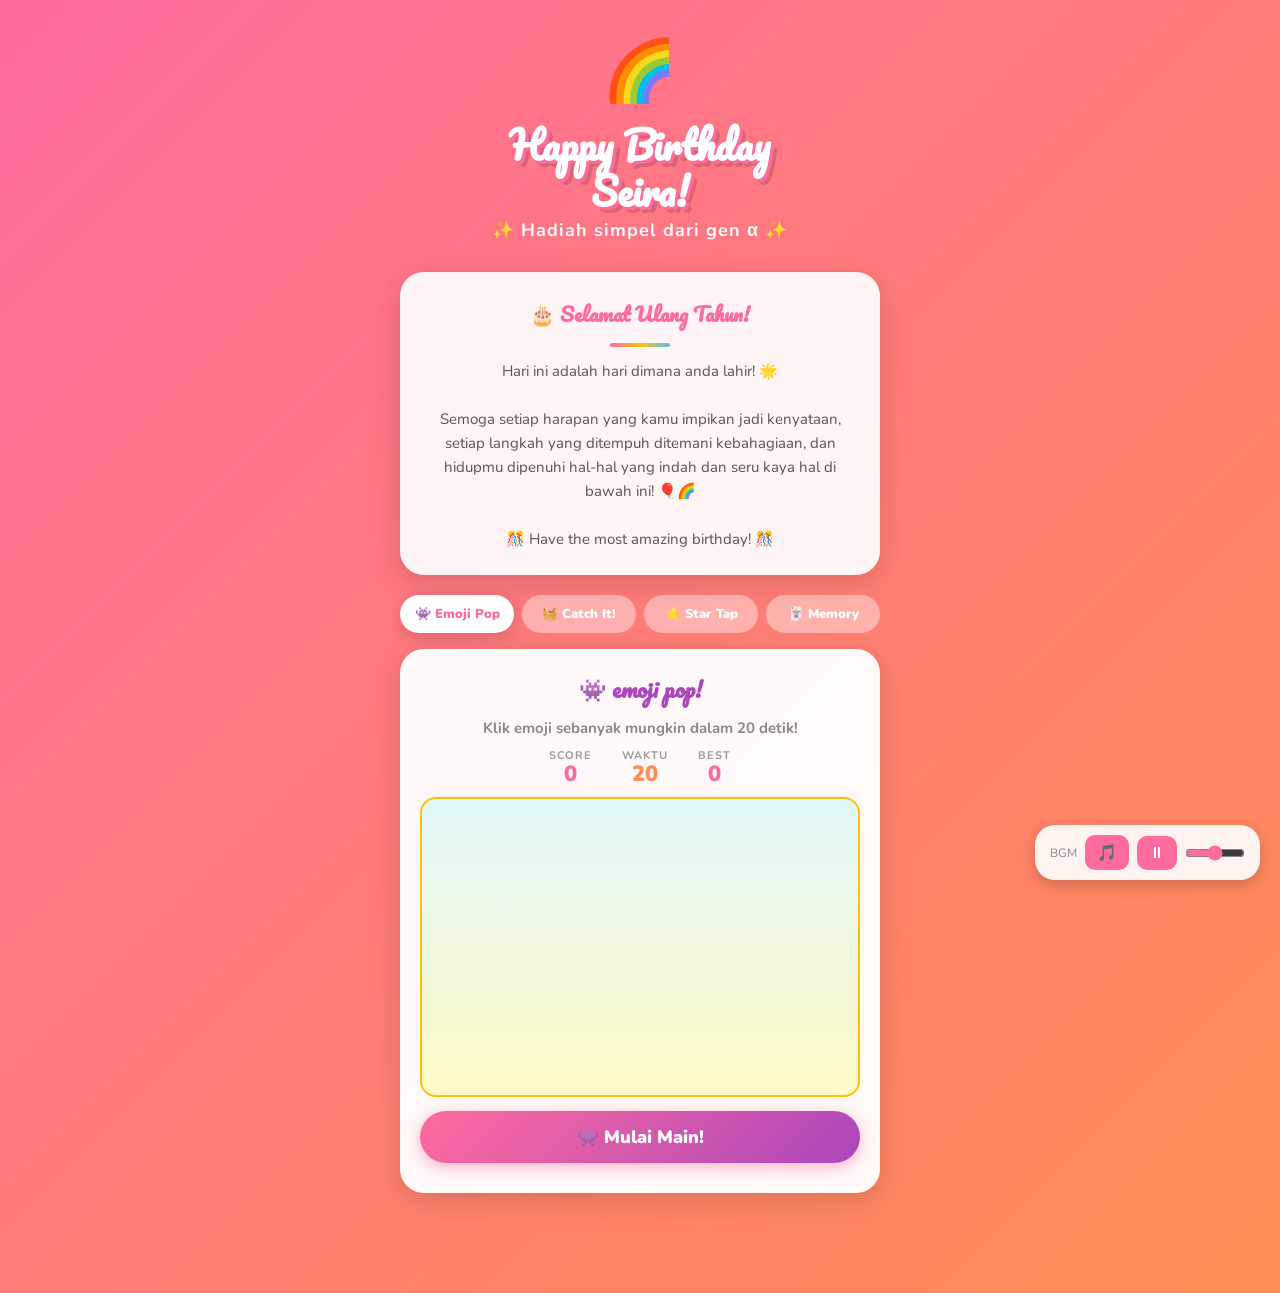
==== commit bf0522b8: "Add files via upload" ====
--- a/index.html
+++ b/index.html
@@ -39,7 +39,7 @@
       <button class="tab-btn" onclick="switchTab('catch-game')">🧺 Catch It!</button>
       <button class="tab-btn" onclick="switchTab('star-tap')">⭐ Star Tap</button>
       <button class="tab-btn" onclick="switchTab('memory-game')">🃏 Memory</button>
-      <button class="tab-btn tab-btn-gift" onclick="switchTab('secret-gift')">✉️ Secret</button>
+      <button class="tab-btn tab-btn-gift" id="secret-tab-btn" style="display:none;" onclick="switchTab('secret-gift')">✉️ Secret</button>
     </div>
 
     <!-- ======================== -->
--- a/style.css
+++ b/style.css
@@ -777,3 +777,17 @@
   max-width: 100%;
   font-size: 16px !important;
 }
+
+/* SECRET TAB UNLOCK ANIMATION */
+@keyframes secretTabPop {
+  0%   { transform: scale(0); opacity: 0; }
+  60%  { transform: scale(1.2); }
+  80%  { transform: scale(0.95); }
+  100% { transform: scale(1); opacity: 1; }
+}
+#secret-tab-btn {
+  animation: none;
+}
+.secret-tab-unlock {
+  animation: secretTabPop 0.7s cubic-bezier(0.175, 0.885, 0.32, 1.275) forwards !important;
+}
